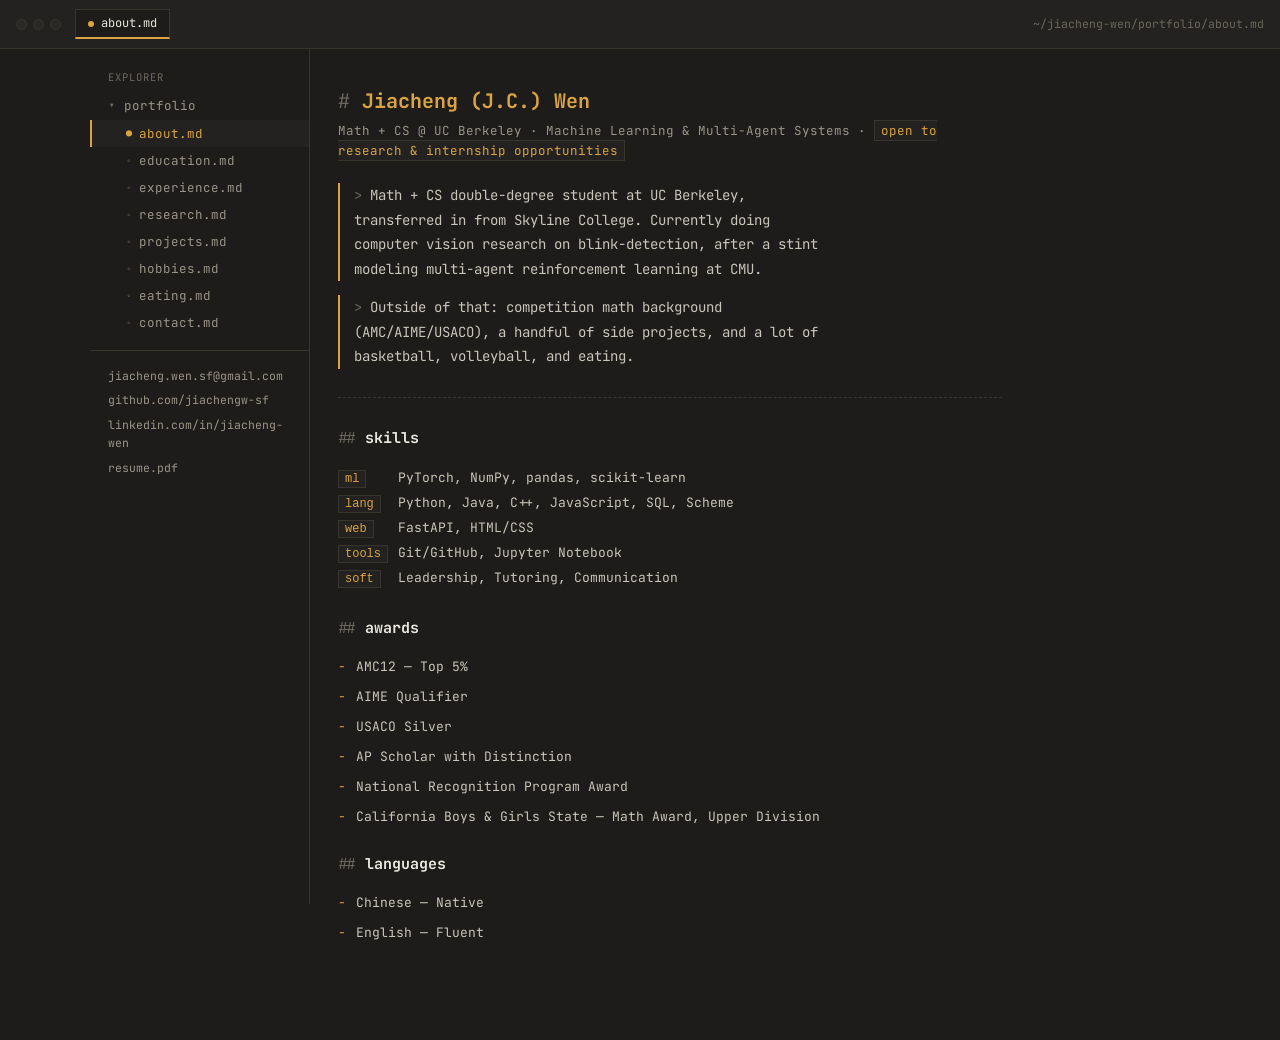
==== index.html @ 7f4450e4 "Move site files to repo root for GitHub Pages GitHub Pages serves index.html from the repo root by d" ====
<!doctype html>
<html lang="en">
<head>
<meta charset="utf-8">
<meta name="viewport" content="width=device-width, initial-scale=1">
<title>Jiacheng Wen</title>
<meta name="description" content="Jiacheng (J.C.) Wen — Math + CS @ UC Berkeley. Research, projects, experience, and education.">
<link rel="icon" href="data:image/svg+xml,<svg xmlns=%22http://www.w3.org/2000/svg%22 viewBox=%220 0 100 100%22><rect width=%22100%22 height=%22100%22 fill=%22%231e1c1a%22/><text x=%2250%22 y=%2268%22 font-size=%2260%22 text-anchor=%22middle%22 fill=%22%23d9a441%22 font-family=%22monospace%22>&gt;</text></svg>">
<link rel="preconnect" href="https://fonts.googleapis.com">
<link rel="preconnect" href="https://fonts.gstatic.com" crossorigin>
<link rel="stylesheet" href="https://fonts.googleapis.com/css2?family=JetBrains+Mono:ital,wght@0,400;0,500;0,700;1,400&display=swap">
<link rel="stylesheet" href="style.css">
</head>
<body>

<a class="skip-link" href="#main">Skip to content</a>

<div class="win-chrome">
  <div class="win-dots"><i></i><i></i><i></i></div>
  <div class="win-tab"><span class="dot"></span><span id="tabLabel">about.md</span></div>
  <div class="win-path" id="pathLabel">~/jiacheng-wen/portfolio/about.md</div>
</div>

<div class="layout">
  <aside class="sidebar">
    <div class="sb-label">Explorer</div>
    <div class="sb-folder">portfolio</div>
    <nav class="filetree" aria-label="Sections">
      <ul id="navLinks">
        <li><button data-file="about" class="active" aria-current="page">about.md</button></li>
        <li><button data-file="education">education.md</button></li>
        <li><button data-file="experience">experience.md</button></li>
        <li><button data-file="research">research.md</button></li>
        <li><button data-file="projects">projects.md</button></li>
        <li><button data-file="hobbies">hobbies.md</button></li>
        <li><button data-file="eating">eating.md</button></li>
        <li><button data-file="contact">contact.md</button></li>
      </ul>
    </nav>
    <div class="sb-contact">
      <a href="mailto:jiacheng.wen.sf@gmail.com">jiacheng.wen.sf@gmail.com</a>
      <a href="https://github.com/jiachengw-sf">github.com/jiachengw-sf</a>
      <a href="https://linkedin.com/in/jiacheng-wen">linkedin.com/in/jiacheng-wen</a>
      <a href="resume.pdf">resume.pdf</a>
    </div>
  </aside>

  <main id="main">

    <section class="file" data-file="about">
      <div class="h1">Jiacheng (J.C.) Wen</div>
      <div class="status-line">Math + CS @ UC Berkeley · Machine Learning &amp; Multi-Agent Systems · <span class="code">open to research &amp; internship opportunities</span></div>
      <p class="quote">Math + CS double-degree student at UC Berkeley, transferred in from Skyline College. Currently doing computer vision research on blink-detection, after a stint modeling multi-agent reinforcement learning at CMU.</p>
      <p class="quote">Outside of that: competition math background (AMC/AIME/USACO), a handful of side projects, and a lot of basketball, volleyball, and eating.</p>
      <hr class="rule">
      <div class="h2">skills</div>
      <table class="kv">
        <tr><td class="k"><code class="inline">ml</code></td><td class="v">PyTorch, NumPy, pandas, scikit-learn</td></tr>
        <tr><td class="k"><code class="inline">lang</code></td><td class="v">Python, Java, C++, JavaScript, SQL, Scheme</td></tr>
        <tr><td class="k"><code class="inline">web</code></td><td class="v">FastAPI, HTML/CSS</td></tr>
        <tr><td class="k"><code class="inline">tools</code></td><td class="v">Git/GitHub, Jupyter Notebook</td></tr>
        <tr><td class="k"><code class="inline">soft</code></td><td class="v">Leadership, Tutoring, Communication</td></tr>
      </table>
      <div class="h2" style="margin-top:24px;">awards</div>
      <div class="li">AMC12 — Top 5%</div>
      <div class="li">AIME Qualifier</div>
      <div class="li">USACO Silver</div>
      <div class="li">AP Scholar with Distinction</div>
      <div class="li">National Recognition Program Award</div>
      <div class="li">California Boys &amp; Girls State — Math Award, Upper Division</div>
      <div class="h2" style="margin-top:24px;">languages</div>
      <div class="li">Chinese — Native</div>
      <div class="li">English — Fluent</div>
    </section>

    <section class="file" data-file="education" hidden>
      <div class="h1">education</div>
      <div class="row">
        <div class="y">Aug 2026 – May 2030</div>
        <div>
          <div class="t">University of California, Berkeley</div>
          <div class="o">B.A. Mathematics; B.A. Computer Science</div>
          <div class="gpa">GPA 4.0/4.0 · Berkeley, CA</div>
          <div class="li" style="margin-top:8px;">Coursework: Structure and Interpretation of Computer Programs, Data Structures and Algorithms, Foundations of Data Science, Discrete Mathematics.</div>
        </div>
      </div>
      <div class="row">
        <div class="y">Jun 2024 – May 2026</div>
        <div>
          <div class="t">Skyline College</div>
          <div class="o">A.A. Mathematics; A.A. Computer Science</div>
          <div class="gpa">GPA 4.0/4.0 · San Bruno, CA</div>
          <div class="li" style="margin-top:8px;">Coursework: Intro OOP (C++), Discrete Math for CS, Probability for CS, Computer Networking, Calculus I/II/III, Linear Algebra, Differential Equations.</div>
        </div>
      </div>
      <div class="row">
        <div class="y">Aug 2023 – May 2026</div>
        <div>
          <div class="t">Pacific Bay Christian School</div>
          <div class="o">High School Diploma</div>
        </div>
      </div>
    </section>

    <section class="file" data-file="experience" hidden>
      <div class="h1">experience</div>
      <div class="research">
        <div class="lab">UC Berkeley EECS · Sep 2026 – present · Berkeley, CA</div>
        <div class="h3">CS61A Academic Intern</div>
        <div class="li">Course staff for CS61A, Berkeley's Structure and Interpretation of Computer Programs.</div>
      </div>
      <div class="research">
        <div class="lab">Mathnasium of Burlingame · Aug 2025 – Jun 2026 · Burlingame, CA</div>
        <div class="h3">Math Instructor</div>
        <div class="li">Instructed 100+ K-12 students with learning plans built to strengthen foundational math concepts.</div>
        <div class="li">Managed fast-paced learning environments across multiple concurrent students.</div>
        <div class="li">Developed creative techniques to make abstract mathematical concepts engaging.</div>
      </div>
      <div class="research">
        <div class="lab">Code Tenderloin · Jul 2025 – Aug 2025 · San Francisco, CA</div>
        <div class="h3">Web Developer</div>
        <div class="li">Built multiple websites, working alongside 100+ interns across a range of techniques and issues.</div>
        <div class="li">Finished with a Top 5 Project distinction out of 100+ competing teams at the final capstone presentation.</div>
      </div>
    </section>

    <section class="file" data-file="research" hidden>
      <div class="h1">research</div>
      <div class="research">
        <div class="lab">UC Berkeley · Undergraduate Research Assistant · Sep 2026 – present</div>
        <div class="h3">Computer Vision Research</div>
        <div class="li">Implemented, tested, and documented blink-detection algorithms in Python, extending an existing lab codebase.</div>
        <div class="li">Built a hand-annotated ground-truth dataset labeling blink onset/offset events across eye-tracking video.</div>
        <div class="li">Maintained the codebase under Git/GitHub with unit tests, example data, and usage docs.</div>
        <div class="li">Produced publication-quality figures and written summaries for the research team.</div>
      </div>
      <div class="research">
        <div class="lab">Carnegie Mellon University · Jun 2025 – Dec 2025</div>
        <div class="h3">Machine Learning &amp; Multi-Agent Systems Research</div>
        <div class="li">Collaborated with a CMU professor and undergrad research team to design multi-agent RL experiments modeling competitive agent behavior.</div>
        <div class="li">Built Python simulations training two competing agents via self-play with reward-and-penalty mechanics, fighting-game-style.</div>
        <div class="li">Modeled agent interaction dynamics mathematically to evaluate policy convergence and strategy emergence.</div>
      </div>
    </section>

    <section class="file" data-file="projects" hidden>
      <div class="h1">projects</div>
      <div class="proj">
        <div class="proj-top"><div class="h3">Multi-Agent Reinforcement Learning Simulation</div><span class="yr">2025</span></div>
        <p>Two competing AI agents trained via self-play with reward-and-penalty mechanics in a fighting-game-style environment.</p>
        <div class="meta">python · numpy · marl · self-play — <b>applied policy optimization</b> to iterate on agent strategy</div>
      </div>
      <div class="proj">
        <div class="proj-top"><div class="h3">Malicious URL &amp; Phishing Detector</div><span class="yr">2026</span></div>
        <p>Engineered lexical/structural features (URL length, subdomain count, suspicious TLDs/keywords) from 650k+ labeled URLs.</p>
        <div class="meta">python · pandas · scikit-learn · streamlit — <b>83% accuracy</b>, 0.80 recall / 0.72 precision on malicious class</div>
      </div>
      <div class="proj">
        <div class="proj-top"><div class="h3">SN5 Telemetry Site</div><span class="yr">2026</span></div>
        <p>Full-stack app to upload and visualize racecar CAN-bus telemetry, backed by a FastAPI REST API and SQLite.</p>
        <div class="meta">python · fastapi · pandas · sveltekit — <b>z-score anomaly detection</b> flags sensor deviations automatically</div>
      </div>
      <div class="proj">
        <div class="proj-top"><div class="h3">Scheme Interpreter</div><span class="yr">2026</span></div>
        <p>A Read-Eval-Print Loop (REPL) Scheme interpreter, with a syntactic parser converting raw code into nested ASTs.</p>
        <div class="meta">python · scheme — <b>solo project</b></div>
      </div>
    </section>

    <section class="file" data-file="hobbies" hidden>
      <div class="h1">outside work</div>
      <ul class="hobby-list">
        <li>Basketball</li>
        <li>Volleyball</li>
        <li>Eating — see <button data-file="eating" class="inline-link">eating.md →</button></li>
      </ul>
    </section>

    <section class="file" data-file="eating" hidden>
      <div class="h1">eating.md</div>
      <p class="gallery-note">A gallery for the food half of the "basketball, volleyball, eating" hobby list. <span class="demo-mark">placeholder tiles — send real photos and I'll drop them in</span></p>
      <div class="gallery">
        <div class="g-tile"><span class="glyph">🍜</span><span class="cap">ramen</span></div>
        <div class="g-tile"><span class="glyph">🥟</span><span class="cap">dumplings</span></div>
        <div class="g-tile"><span class="glyph">🍲</span><span class="cap">hot pot</span></div>
        <div class="g-tile"><span class="glyph">🍢</span><span class="cap">bbq skewers</span></div>
        <div class="g-tile"><span class="glyph">🧋</span><span class="cap">boba run</span></div>
        <div class="g-tile"><span class="glyph">🍰</span><span class="cap">dessert</span></div>
      </div>
    </section>

    <section class="file" data-file="contact" hidden>
      <div class="h1">contact</div>
      <ul class="contact-list">
        <li><span class="k">email</span><a href="mailto:jiacheng.wen.sf@gmail.com">jiacheng.wen.sf@gmail.com</a></li>
        <li><span class="k">phone</span><span class="static">650-333-8051</span></li>
        <li><span class="k">github</span><a href="https://github.com/jiachengw-sf">github.com/jiachengw-sf</a></li>
        <li><span class="k">linkedin</span><a href="https://linkedin.com/in/jiacheng-wen">linkedin.com/in/jiacheng-wen</a></li>
        <li><span class="k">resume</span><a href="resume.pdf">resume.pdf</a></li>
      </ul>
      <footer class="eof">
        <span class="eof-mark">last updated September 2026</span>
        <span class="demo-mark">phone number pulled from your resume — drop it if you'd rather keep this page email-only</span>
      </footer>
    </section>

  </main>
</div>

<script src="script.js"></script>
</body>
</html>
---- style.css ----
:root{
  --bg:#1e1c1a; --bg-2:#242220; --bg-3:#2b2926; --line:#38352f;
  --text:#e8e6df; --text-dim:#9a9488; --text-faint:#6b675e;
  --amber:#d9a441; --amber-dim:#8a6a2c;
}
*{box-sizing:border-box;}
html,body{margin:0;}
body{
  background:var(--bg);color:var(--text);
  font-family:'JetBrains Mono',ui-monospace,Menlo,monospace;
  font-size:14px;line-height:1.6;
}
a{color:inherit;}
::selection{background:var(--amber);color:#1e1c1a;}
[hidden]{display:none !important;}

.skip-link{
  position:absolute;left:12px;top:-48px;z-index:60;background:var(--amber);color:#1e1c1a;
  padding:8px 14px;font-size:12px;font-weight:700;text-decoration:none;transition:top .15s;
}
.skip-link:focus{top:12px;}

/* ---- top window chrome ---- */
.win-chrome{
  display:flex;align-items:center;gap:14px;padding:9px 16px;
  background:var(--bg-2);border-bottom:1px solid var(--line);
  position:sticky;top:0;z-index:30;
}
.win-dots{display:flex;gap:6px;flex:none;}
.win-dots i{width:11px;height:11px;border-radius:50%;background:var(--bg-3);border:1px solid var(--line);display:block;}
.win-tab{
  display:flex;align-items:center;gap:7px;background:var(--bg);border:1px solid var(--line);
  border-bottom:2px solid var(--amber);padding:4px 12px;font-size:12px;color:var(--text);
}
.win-tab .dot{width:6px;height:6px;border-radius:50%;background:var(--amber);flex:none;}
.win-path{margin-left:auto;font-size:11.5px;color:var(--text-faint);}
@media (max-width:640px){ .win-path{display:none;} }

/* ---- layout ---- */
.layout{display:grid;grid-template-columns:220px 1fr;max-width:1100px;margin:0 auto;}
@media (max-width:820px){ .layout{grid-template-columns:1fr;} }

.sidebar{border-right:1px solid var(--line);padding:20px 0;}
@media (min-width:821px){ .sidebar{position:sticky;top:45px;align-self:start;height:calc(100vh - 45px);overflow-y:auto;} }
@media (max-width:820px){ .sidebar{border-right:none;border-bottom:1px solid var(--line);padding:16px 0 8px;} }
.sb-label{font-size:10.5px;letter-spacing:.1em;color:var(--text-faint);padding:0 18px;margin-bottom:8px;text-transform:uppercase;}
.sb-folder{font-size:12.5px;color:var(--text-dim);padding:2px 18px;margin-bottom:2px;}
.sb-folder::before{content:"▾ ";color:var(--text-faint);}
nav.filetree ul{list-style:none;margin:0;padding:0;}
nav.filetree button{
  display:flex;align-items:center;gap:7px;font-family:inherit;font-size:12.5px;color:var(--text-dim);
  background:none;border:none;border-left:2px solid transparent;width:100%;text-align:left;cursor:pointer;
  padding:5px 18px 5px 34px;
}
nav.filetree button::before{content:"◦";color:var(--text-faint);font-size:10px;}
nav.filetree button:hover{color:var(--text);background:var(--bg-2);}
nav.filetree button.active{color:var(--amber);border-color:var(--amber);background:var(--bg-2);}
nav.filetree button.active::before{color:var(--amber);content:"●";}

.sb-contact{padding:16px 18px 4px;margin-top:14px;border-top:1px solid var(--line);display:flex;flex-direction:column;gap:6px;}
.sb-contact a{font-size:11.5px;color:var(--text-dim);text-decoration:none;}
.sb-contact a:hover{color:var(--amber);}

/* ---- main / rendered markdown ---- */
main{padding:36px 28px 90px;max-width:720px;min-width:0;}
.file{animation:fadein .25s ease;}
@keyframes fadein{from{opacity:0;transform:translateY(4px);}to{opacity:1;transform:none;}}
@media (prefers-reduced-motion:reduce){ .file{animation:none;} }

.h1{color:var(--amber);font-size:20px;font-weight:700;margin:0 0 4px;}
.h1::before{content:"# ";color:var(--text-faint);font-weight:400;}
.status-line{color:var(--text-dim);font-size:12.5px;margin:0 0 22px;}
.status-line .code{background:var(--bg-2);border:1px solid var(--line);color:var(--amber);padding:1px 6px;}
.quote{border-left:2px solid var(--amber);padding-left:14px;margin:0 0 14px;color:#c9c5ba;font-size:14px;line-height:1.75;max-width:60ch;}
.quote::before{content:"> ";color:var(--text-faint);}

hr.rule{border:none;border-top:1px dashed var(--line);margin:28px 0;}
.h2{color:var(--text);font-size:15px;font-weight:700;margin:0 0 16px;}
.h2::before{content:"## ";color:var(--text-faint);font-weight:400;}
.h3{color:var(--amber);font-size:13.5px;margin:0 0 2px;}
.h3::before{content:"### ";color:var(--text-faint);}

.li{margin:0 0 8px;color:#c9c5ba;font-size:13px;line-height:1.7;padding-left:18px;position:relative;max-width:64ch;}
.li::before{content:"-";color:var(--amber);position:absolute;left:0;}
code.inline{background:var(--bg-2);border:1px solid var(--line);color:var(--amber);padding:1px 6px;font-size:12px;}

table.kv{border-collapse:collapse;margin-bottom:6px;}
table.kv td{padding:2px 10px 2px 0;font-size:13px;vertical-align:top;}
table.kv td.k{color:var(--text-faint);white-space:nowrap;}
table.kv td.v{color:#c9c5ba;}

.row{display:grid;grid-template-columns:150px 1fr;gap:16px;margin-bottom:20px;}
@media (max-width:560px){ .row{grid-template-columns:1fr;gap:2px;} }
.row .y{color:var(--text-faint);font-size:11.5px;padding-top:1px;}
.row .t{color:var(--text);font-size:13.5px;font-weight:500;}
.row .o{color:var(--text-dim);font-size:12px;margin-bottom:6px;}
.row .gpa{color:var(--text-faint);font-size:11px;}

.proj{margin-bottom:22px;}
.proj-top{display:flex;justify-content:space-between;align-items:baseline;gap:10px;flex-wrap:wrap;}
.proj .yr{font-size:11px;color:var(--text-faint);}
.proj p{margin:2px 0 6px;color:#c9c5ba;font-size:13px;line-height:1.65;max-width:64ch;}
.proj .meta{color:var(--text-faint);font-size:11.5px;}
.proj .meta b{color:var(--amber);font-weight:600;}

.research{margin-bottom:20px;}
.research .lab{color:var(--text-faint);font-size:11px;letter-spacing:.04em;text-transform:uppercase;margin-bottom:4px;}
.research p{margin:4px 0 0;color:#c9c5ba;font-size:13px;line-height:1.65;max-width:64ch;}

.hobby-list{list-style:none;margin:0;padding:0;}
.hobby-list li{color:#c9c5ba;font-size:13.5px;padding-left:18px;position:relative;margin-bottom:10px;}
.hobby-list li::before{content:"-";color:var(--amber);position:absolute;left:0;}
.hobby-list a{color:var(--amber);text-decoration:underline;text-underline-offset:2px;}
.inline-link{all:unset;cursor:pointer;color:var(--amber);text-decoration:underline;text-underline-offset:2px;}
.inline-link:focus-visible{outline:2px solid var(--amber);outline-offset:2px;}

/* eating gallery */
.gallery-note{font-size:12.5px;color:var(--text-dim);margin-bottom:20px;max-width:64ch;line-height:1.6;}
.gallery-note .demo-mark{display:inline-block;}
.gallery{display:grid;grid-template-columns:repeat(3,1fr);gap:12px;}
@media (max-width:560px){ .gallery{grid-template-columns:repeat(2,1fr);} }
.g-tile{
  aspect-ratio:1;border:1px solid var(--line);background:var(--bg-2);
  display:flex;flex-direction:column;align-items:center;justify-content:center;gap:6px;
  position:relative;overflow:hidden;
}
.g-tile .glyph{font-size:26px;opacity:.85;}
.g-tile .cap{font-size:10.5px;color:var(--text-dim);text-align:center;padding:0 6px;}
.g-tile::after{
  content:"placeholder";position:absolute;top:4px;right:5px;font-size:8px;letter-spacing:.04em;
  color:var(--text-faint);text-transform:uppercase;
}
.g-tile:nth-child(3n+1){background:linear-gradient(160deg,var(--bg-2),var(--bg-3));}
.g-tile:nth-child(3n+2){background:linear-gradient(160deg,#2a2318,var(--bg-3));}
.g-tile:nth-child(3n){background:linear-gradient(160deg,#231f2a,var(--bg-3));}

.contact-list{list-style:none;margin:0 0 20px;padding:0;}
.contact-list li{display:flex;gap:10px;font-size:13px;margin-bottom:8px;}
.contact-list .k{color:var(--text-faint);width:64px;flex:none;}
.contact-list a{color:var(--amber);text-decoration:underline;text-underline-offset:2px;}
.contact-list .static{color:#c9c5ba;}

footer.eof{
  margin-top:8px;padding-top:18px;border-top:1px solid var(--line);
  display:flex;justify-content:space-between;flex-wrap:wrap;gap:8px;
  color:var(--text-faint);font-size:11px;
}
.demo-mark{border:1px dashed var(--line);padding:2px 7px;}
.eof-mark::before{content:"// ";}

a:focus-visible, button:focus-visible{outline:2px solid var(--amber);outline-offset:2px;}
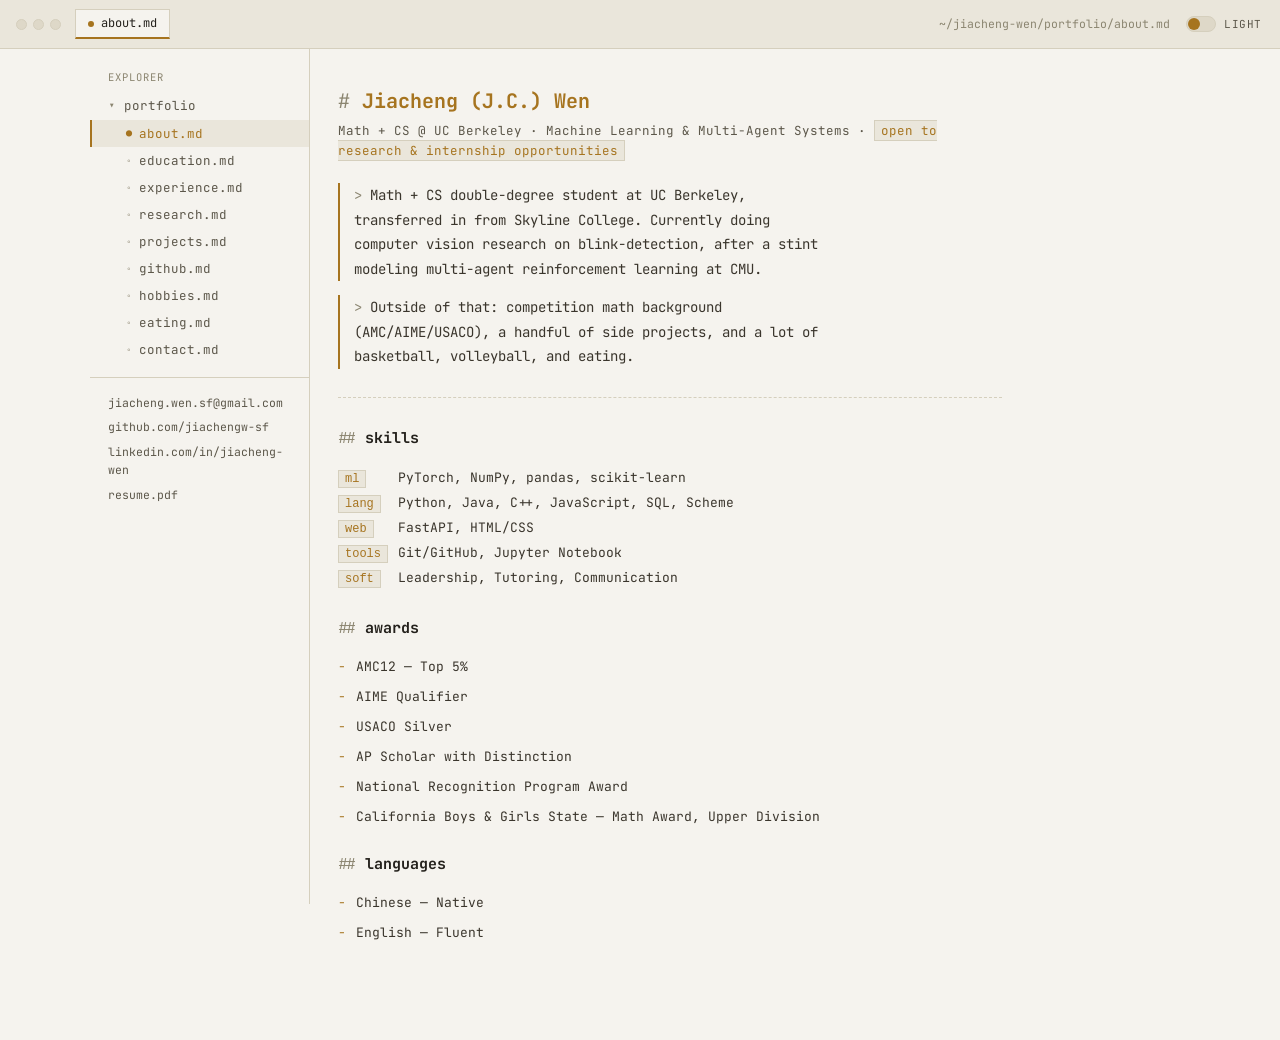
==== commit e5881f92: "Add light/dark theme toggle and live GitHub activity feed - Theme toggle button in the window chrome" ====
--- a/index.html
+++ b/index.html
@@ -10,6 +10,15 @@
 <link rel="preconnect" href="https://fonts.gstatic.com" crossorigin>
 <link rel="stylesheet" href="https://fonts.googleapis.com/css2?family=JetBrains+Mono:ital,wght@0,400;0,500;0,700;1,400&display=swap">
 <link rel="stylesheet" href="style.css">
+<script>
+  (function () {
+    try {
+      var saved = localStorage.getItem("theme");
+      var theme = saved || (window.matchMedia("(prefers-color-scheme: dark)").matches ? "dark" : "light");
+      if (theme === "dark") document.documentElement.setAttribute("data-theme", "dark");
+    } catch (e) {}
+  })();
+</script>
 </head>
 <body>
 
@@ -19,6 +28,10 @@
   <div class="win-dots"><i></i><i></i><i></i></div>
   <div class="win-tab"><span class="dot"></span><span id="tabLabel">about.md</span></div>
   <div class="win-path" id="pathLabel">~/jiacheng-wen/portfolio/about.md</div>
+  <button id="themeToggle" class="theme-toggle" type="button" aria-label="Switch to light theme">
+    <span class="theme-toggle-track"><span class="theme-toggle-thumb"></span></span>
+    <span id="themeToggleLabel" class="mono-label">dark</span>
+  </button>
 </div>
 
 <div class="layout">
@@ -32,6 +45,7 @@
         <li><button data-file="experience">experience.md</button></li>
         <li><button data-file="research">research.md</button></li>
         <li><button data-file="projects">projects.md</button></li>
+        <li><button data-file="github">github.md</button></li>
         <li><button data-file="hobbies">hobbies.md</button></li>
         <li><button data-file="eating">eating.md</button></li>
         <li><button data-file="contact">contact.md</button></li>
@@ -146,6 +160,11 @@
     <section class="file" data-file="projects" hidden>
       <div class="h1">projects</div>
       <div class="proj">
+        <div class="proj-top"><div class="h3">PandaHacks</div><span class="yr">2026</span></div>
+        <p>A hackathon application portal — applicants apply as Hacker or Judge, organizers review and grade from one dashboard. Built for the Cal Hacks tech team take-home assessment.</p>
+        <div class="meta">next.js 16 · typescript · supabase · postgres rls — <b>row-level security</b> enforced in the database, not just the UI · <a href="https://github.com/jiachengw-sf/cal_hack_fa26" class="link">source</a> · <a href="https://cal-hack-fa26.vercel.app" class="link">live</a></div>
+      </div>
+      <div class="proj">
         <div class="proj-top"><div class="h3">Multi-Agent Reinforcement Learning Simulation</div><span class="yr">2025</span></div>
         <p>Two competing AI agents trained via self-play with reward-and-penalty mechanics in a fighting-game-style environment.</p>
         <div class="meta">python · numpy · marl · self-play — <b>applied policy optimization</b> to iterate on agent strategy</div>
@@ -153,17 +172,27 @@
       <div class="proj">
         <div class="proj-top"><div class="h3">Malicious URL &amp; Phishing Detector</div><span class="yr">2026</span></div>
         <p>Engineered lexical/structural features (URL length, subdomain count, suspicious TLDs/keywords) from 650k+ labeled URLs.</p>
-        <div class="meta">python · pandas · scikit-learn · streamlit — <b>83% accuracy</b>, 0.80 recall / 0.72 precision on malicious class</div>
+        <div class="meta">python · pandas · scikit-learn · streamlit — <b>83% accuracy</b>, 0.80 recall / 0.72 precision on malicious class · <a href="https://github.com/jiachengw-sf/phishing-detector" class="link">source</a></div>
       </div>
       <div class="proj">
         <div class="proj-top"><div class="h3">SN5 Telemetry Site</div><span class="yr">2026</span></div>
         <p>Full-stack app to upload and visualize racecar CAN-bus telemetry, backed by a FastAPI REST API and SQLite.</p>
-        <div class="meta">python · fastapi · pandas · sveltekit — <b>z-score anomaly detection</b> flags sensor deviations automatically</div>
+        <div class="meta">python · fastapi · pandas · sveltekit — <b>z-score anomaly detection</b> flags sensor deviations automatically · <a href="https://github.com/jiachengw-sf/feb_fa26_cs" class="link">source</a></div>
       </div>
       <div class="proj">
         <div class="proj-top"><div class="h3">Scheme Interpreter</div><span class="yr">2026</span></div>
         <p>A Read-Eval-Print Loop (REPL) Scheme interpreter, with a syntactic parser converting raw code into nested ASTs.</p>
         <div class="meta">python · scheme — <b>solo project</b></div>
+      </div>
+    </section>
+
+    <section class="file" data-file="github" hidden>
+      <div class="h1">github.md</div>
+      <p class="gallery-note">Pulled live from <a href="https://github.com/jiachengw-sf" class="link">github.com/jiachengw-sf</a> via the public API — whatever's actually on there right now, not a snapshot I typed in.</p>
+      <div id="repoGrid" class="repo-grid" aria-live="polite">
+        <div class="repo-card repo-skel"><div class="skel-line w60"></div><div class="skel-line w90"></div><div class="skel-line w40"></div></div>
+        <div class="repo-card repo-skel"><div class="skel-line w60"></div><div class="skel-line w90"></div><div class="skel-line w40"></div></div>
+        <div class="repo-card repo-skel"><div class="skel-line w60"></div><div class="skel-line w90"></div><div class="skel-line w40"></div></div>
       </div>
     </section>
 
--- a/style.css
+++ b/style.css
@@ -1,7 +1,18 @@
 :root{
+  --bg:#f5f3ee; --bg-2:#eae6db; --bg-3:#ded8c8; --line:#d5cfbd;
+  --text:#24211c; --text-dim:#5c574a; --text-faint:#8b8570;
+  --amber:#a6741f; --amber-dim:#c99a4c;
+  --selection-text:#fff;
+  --quote:#3a352c;
+  --tile-b:#efe6d0; --tile-c:#e6e0ef;
+}
+[data-theme="dark"]{
   --bg:#1e1c1a; --bg-2:#242220; --bg-3:#2b2926; --line:#38352f;
   --text:#e8e6df; --text-dim:#9a9488; --text-faint:#6b675e;
   --amber:#d9a441; --amber-dim:#8a6a2c;
+  --selection-text:#1e1c1a;
+  --quote:#c9c5ba;
+  --tile-b:#2a2318; --tile-c:#231f2a;
 }
 *{box-sizing:border-box;}
 html,body{margin:0;}
@@ -9,9 +20,10 @@
   background:var(--bg);color:var(--text);
   font-family:'JetBrains Mono',ui-monospace,Menlo,monospace;
   font-size:14px;line-height:1.6;
+  transition:background .15s ease,color .15s ease;
 }
 a{color:inherit;}
-::selection{background:var(--amber);color:#1e1c1a;}
+::selection{background:var(--amber);color:var(--selection-text);}
 [hidden]{display:none !important;}
 
 .skip-link{
@@ -34,7 +46,7 @@
 }
 .win-tab .dot{width:6px;height:6px;border-radius:50%;background:var(--amber);flex:none;}
 .win-path{margin-left:auto;font-size:11.5px;color:var(--text-faint);}
-@media (max-width:640px){ .win-path{display:none;} }
+@media (max-width:640px){ .win-path{display:none;} .theme-toggle{margin-left:auto;} }
 
 /* ---- layout ---- */
 .layout{display:grid;grid-template-columns:220px 1fr;max-width:1100px;margin:0 auto;}
@@ -71,7 +83,7 @@
 .h1::before{content:"# ";color:var(--text-faint);font-weight:400;}
 .status-line{color:var(--text-dim);font-size:12.5px;margin:0 0 22px;}
 .status-line .code{background:var(--bg-2);border:1px solid var(--line);color:var(--amber);padding:1px 6px;}
-.quote{border-left:2px solid var(--amber);padding-left:14px;margin:0 0 14px;color:#c9c5ba;font-size:14px;line-height:1.75;max-width:60ch;}
+.quote{border-left:2px solid var(--amber);padding-left:14px;margin:0 0 14px;color:var(--quote);font-size:14px;line-height:1.75;max-width:60ch;}
 .quote::before{content:"> ";color:var(--text-faint);}
 
 hr.rule{border:none;border-top:1px dashed var(--line);margin:28px 0;}
@@ -80,14 +92,14 @@
 .h3{color:var(--amber);font-size:13.5px;margin:0 0 2px;}
 .h3::before{content:"### ";color:var(--text-faint);}
 
-.li{margin:0 0 8px;color:#c9c5ba;font-size:13px;line-height:1.7;padding-left:18px;position:relative;max-width:64ch;}
+.li{margin:0 0 8px;color:var(--quote);font-size:13px;line-height:1.7;padding-left:18px;position:relative;max-width:64ch;}
 .li::before{content:"-";color:var(--amber);position:absolute;left:0;}
 code.inline{background:var(--bg-2);border:1px solid var(--line);color:var(--amber);padding:1px 6px;font-size:12px;}
 
 table.kv{border-collapse:collapse;margin-bottom:6px;}
 table.kv td{padding:2px 10px 2px 0;font-size:13px;vertical-align:top;}
 table.kv td.k{color:var(--text-faint);white-space:nowrap;}
-table.kv td.v{color:#c9c5ba;}
+table.kv td.v{color:var(--quote);}
 
 .row{display:grid;grid-template-columns:150px 1fr;gap:16px;margin-bottom:20px;}
 @media (max-width:560px){ .row{grid-template-columns:1fr;gap:2px;} }
@@ -99,16 +111,18 @@
 .proj{margin-bottom:22px;}
 .proj-top{display:flex;justify-content:space-between;align-items:baseline;gap:10px;flex-wrap:wrap;}
 .proj .yr{font-size:11px;color:var(--text-faint);}
-.proj p{margin:2px 0 6px;color:#c9c5ba;font-size:13px;line-height:1.65;max-width:64ch;}
+.proj p{margin:2px 0 6px;color:var(--quote);font-size:13px;line-height:1.65;max-width:64ch;}
 .proj .meta{color:var(--text-faint);font-size:11.5px;}
 .proj .meta b{color:var(--amber);font-weight:600;}
+a.link{color:var(--text-dim);text-decoration:underline;text-underline-offset:2px;}
+a.link:hover{color:var(--amber);}
 
 .research{margin-bottom:20px;}
 .research .lab{color:var(--text-faint);font-size:11px;letter-spacing:.04em;text-transform:uppercase;margin-bottom:4px;}
-.research p{margin:4px 0 0;color:#c9c5ba;font-size:13px;line-height:1.65;max-width:64ch;}
+.research p{margin:4px 0 0;color:var(--quote);font-size:13px;line-height:1.65;max-width:64ch;}
 
 .hobby-list{list-style:none;margin:0;padding:0;}
-.hobby-list li{color:#c9c5ba;font-size:13.5px;padding-left:18px;position:relative;margin-bottom:10px;}
+.hobby-list li{color:var(--quote);font-size:13.5px;padding-left:18px;position:relative;margin-bottom:10px;}
 .hobby-list li::before{content:"-";color:var(--amber);position:absolute;left:0;}
 .hobby-list a{color:var(--amber);text-decoration:underline;text-underline-offset:2px;}
 .inline-link{all:unset;cursor:pointer;color:var(--amber);text-decoration:underline;text-underline-offset:2px;}
@@ -131,14 +145,14 @@
   color:var(--text-faint);text-transform:uppercase;
 }
 .g-tile:nth-child(3n+1){background:linear-gradient(160deg,var(--bg-2),var(--bg-3));}
-.g-tile:nth-child(3n+2){background:linear-gradient(160deg,#2a2318,var(--bg-3));}
-.g-tile:nth-child(3n){background:linear-gradient(160deg,#231f2a,var(--bg-3));}
+.g-tile:nth-child(3n+2){background:linear-gradient(160deg,var(--tile-b,var(--bg-2)),var(--bg-3));}
+.g-tile:nth-child(3n){background:linear-gradient(160deg,var(--tile-c,var(--bg-2)),var(--bg-3));}
 
 .contact-list{list-style:none;margin:0 0 20px;padding:0;}
 .contact-list li{display:flex;gap:10px;font-size:13px;margin-bottom:8px;}
 .contact-list .k{color:var(--text-faint);width:64px;flex:none;}
 .contact-list a{color:var(--amber);text-decoration:underline;text-underline-offset:2px;}
-.contact-list .static{color:#c9c5ba;}
+.contact-list .static{color:var(--quote);}
 
 footer.eof{
   margin-top:8px;padding-top:18px;border-top:1px solid var(--line);
@@ -149,3 +163,50 @@
 .eof-mark::before{content:"// ";}
 
 a:focus-visible, button:focus-visible{outline:2px solid var(--amber);outline-offset:2px;}
+
+/* ---- theme toggle ---- */
+.theme-toggle{
+  display:flex;align-items:center;gap:8px;background:none;border:none;cursor:pointer;
+  color:var(--text-dim);font-family:inherit;padding:4px 2px;flex:none;
+}
+.theme-toggle:hover{color:var(--text);}
+.theme-toggle-track{
+  width:30px;height:16px;border-radius:9px;background:var(--bg-3);border:1px solid var(--line);
+  position:relative;flex:none;transition:background .15s ease;
+}
+.theme-toggle-thumb{
+  position:absolute;top:1px;left:1px;width:12px;height:12px;border-radius:50%;background:var(--amber);
+  transition:transform .18s ease;
+}
+[data-theme="dark"] .theme-toggle-thumb{transform:translateX(14px);}
+.mono-label{font-size:11px;text-transform:uppercase;letter-spacing:.05em;}
+@media (max-width:400px){ .mono-label{display:none;} }
+
+/* ---- github.md repo feed ---- */
+.repo-grid{display:flex;flex-direction:column;gap:12px;}
+.repo-card{
+  border:1px solid var(--line);background:var(--bg-2);padding:14px 16px;
+  transition:border-color .15s ease;
+}
+.repo-card:hover{border-color:var(--amber-dim);}
+.repo-card-top{display:flex;align-items:baseline;justify-content:space-between;gap:10px;flex-wrap:wrap;}
+.repo-card h3{margin:0;font-size:14.5px;}
+.repo-card h3 a{color:var(--amber);text-decoration:none;}
+.repo-card h3 a:hover{text-decoration:underline;}
+.repo-card .updated{font-size:11px;color:var(--text-faint);white-space:nowrap;}
+.repo-card p{margin:6px 0 8px;font-size:13px;color:var(--quote);line-height:1.6;max-width:64ch;}
+.repo-card .stats{display:flex;align-items:center;gap:14px;font-size:11.5px;color:var(--text-dim);flex-wrap:wrap;}
+.repo-card .lang{display:inline-flex;align-items:center;gap:6px;}
+.lang-dot{width:9px;height:9px;border-radius:50%;flex:none;display:inline-block;}
+.repo-card .fork-tag{color:var(--text-faint);}
+
+.repo-skel{overflow:hidden;position:relative;}
+.skel-line{height:10px;background:var(--bg-3);border-radius:2px;margin-bottom:8px;animation:skel-pulse 1.3s ease-in-out infinite;}
+.skel-line.w60{width:45%;} .skel-line.w90{width:85%;} .skel-line.w40{width:30%;margin-bottom:0;}
+@keyframes skel-pulse{0%,100%{opacity:.5;}50%{opacity:.9;}}
+@media (prefers-reduced-motion:reduce){ .skel-line{animation:none;opacity:.7;} }
+
+.repo-feed-error{
+  border:1px dashed var(--line);padding:14px 16px;color:var(--text-dim);font-size:13px;line-height:1.6;
+}
+.repo-feed-error b{color:var(--amber);}
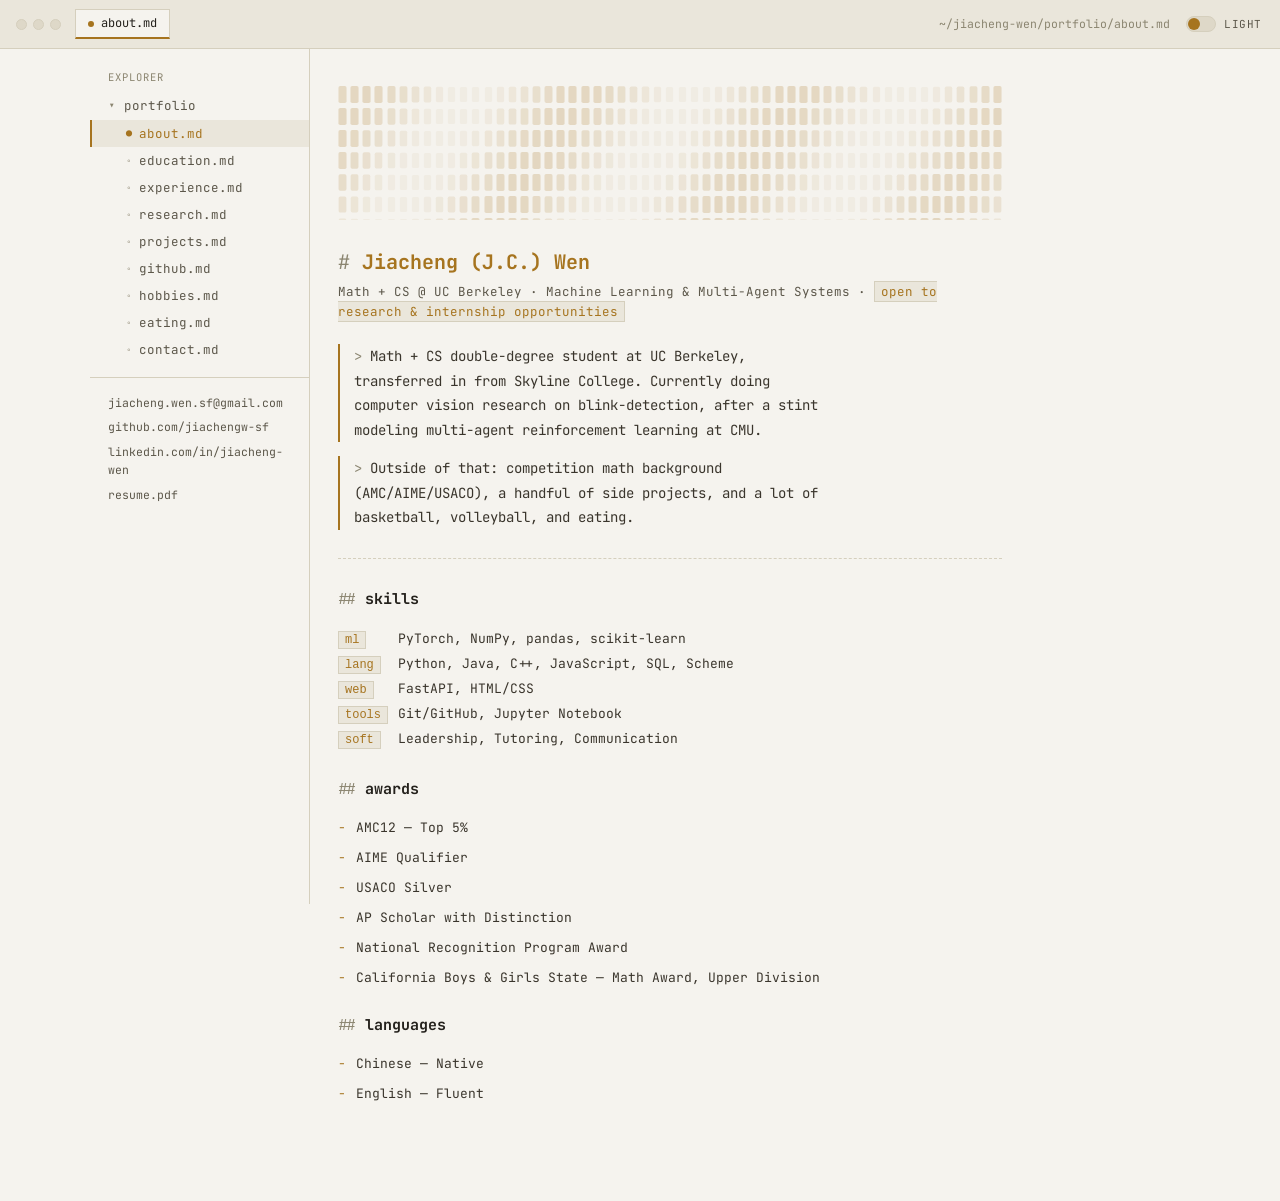
==== commit 443551b5: "Add hover-reactive glowing pad grid to about.md Inspired by the animated bar-grid on YC's hackathon " ====
--- a/index.html
+++ b/index.html
@@ -62,6 +62,7 @@
   <main id="main">
 
     <section class="file" data-file="about">
+      <div class="pad-grid" id="padGrid" aria-hidden="true"></div>
       <div class="h1">Jiacheng (J.C.) Wen</div>
       <div class="status-line">Math + CS @ UC Berkeley · Machine Learning &amp; Multi-Agent Systems · <span class="code">open to research &amp; internship opportunities</span></div>
       <p class="quote">Math + CS double-degree student at UC Berkeley, transferred in from Skyline College. Currently doing computer vision research on blink-detection, after a stint modeling multi-agent reinforcement learning at CMU.</p>
--- a/style.css
+++ b/style.css
@@ -164,6 +164,23 @@
 
 a:focus-visible, button:focus-visible{outline:2px solid var(--amber);outline-offset:2px;}
 
+/* ---- pad-grid: hover-reactive glowing grid on about.md ---- */
+.pad-grid{
+  display:grid;grid-template-columns:repeat(auto-fill, 9px);grid-auto-rows:19px;
+  justify-content:space-between;gap:3px;height:135px;overflow:hidden;
+  margin:0 0 26px;cursor:default;
+}
+.pad-cell{
+  border-radius:2px;background:var(--amber);
+  opacity:calc(0.05 + 0.65 * var(--v, 0));
+  transform:scale(calc(0.8 + 0.4 * var(--v, 0)));
+  transition:opacity .1s linear;
+}
+@media (prefers-reduced-motion:reduce){
+  .pad-cell{transition:none;transform:none;}
+}
+@media (max-width:560px){ .pad-grid{height:96px;} }
+
 /* ---- theme toggle ---- */
 .theme-toggle{
   display:flex;align-items:center;gap:8px;background:none;border:none;cursor:pointer;
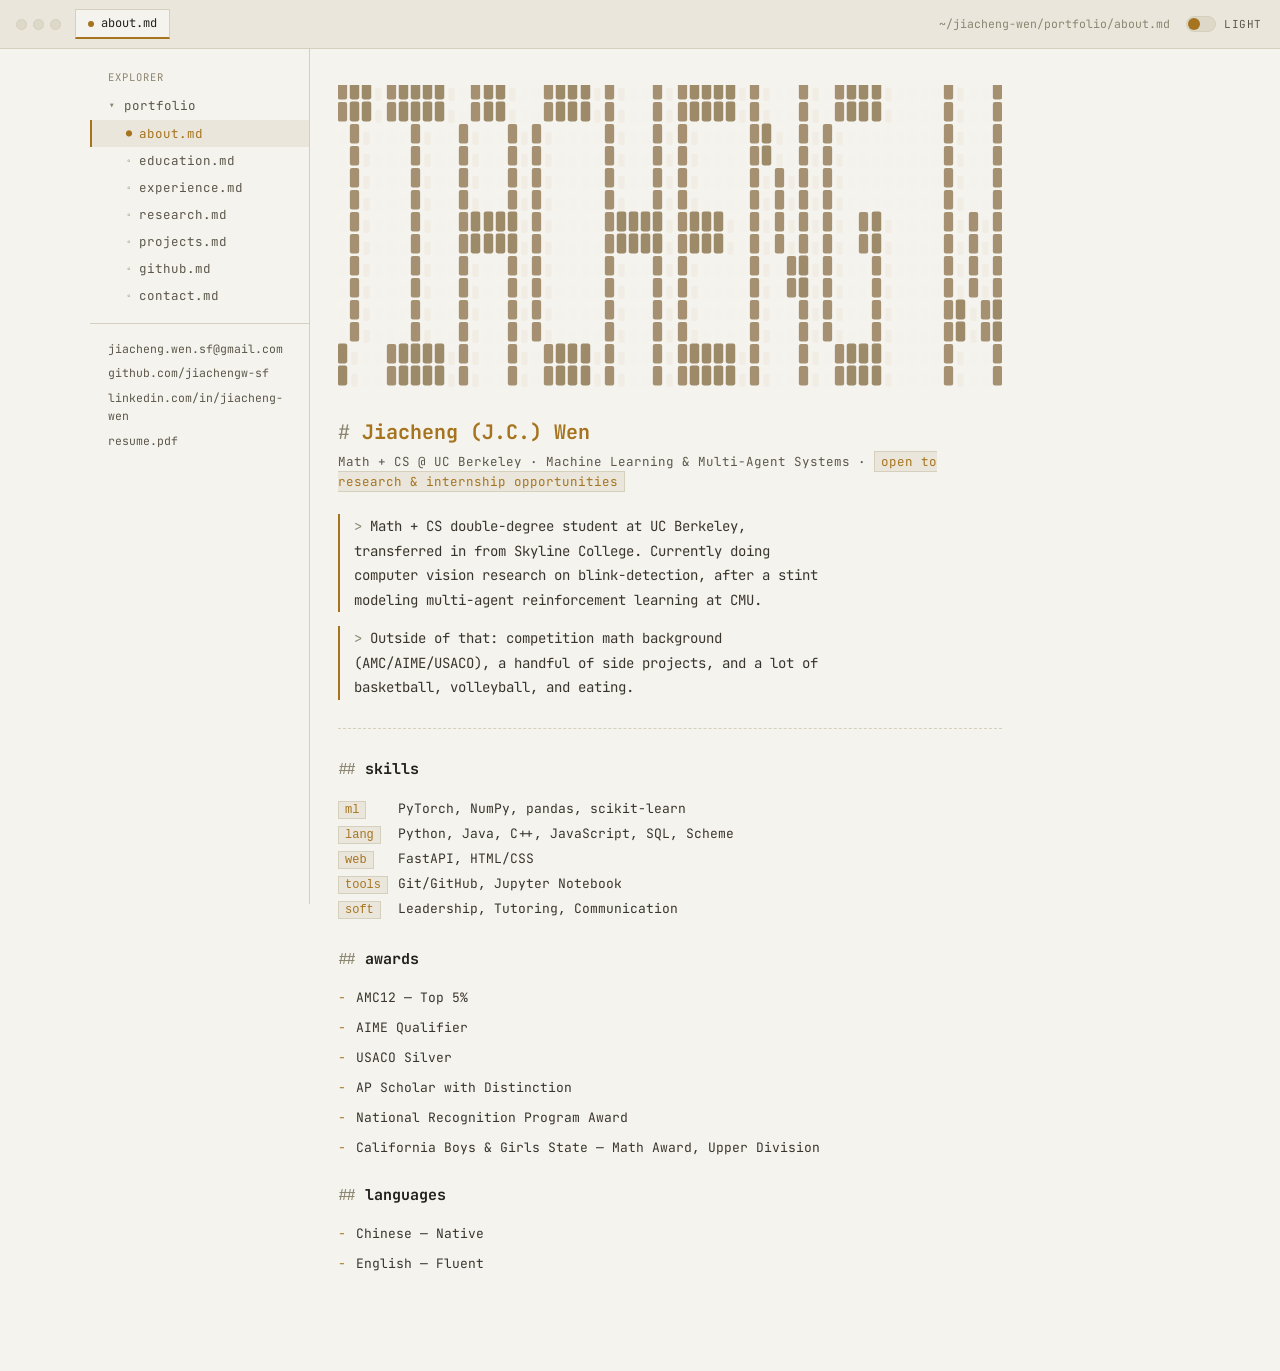
==== commit d94c2933: "Clean up site structure: cut low-value pages, dead CSS, stale copy Looked at Rebecca Dang's UC Berke" ====
--- a/index.html
+++ b/index.html
@@ -46,8 +46,6 @@
         <li><button data-file="research">research.md</button></li>
         <li><button data-file="projects">projects.md</button></li>
         <li><button data-file="github">github.md</button></li>
-        <li><button data-file="hobbies">hobbies.md</button></li>
-        <li><button data-file="eating">eating.md</button></li>
         <li><button data-file="contact">contact.md</button></li>
       </ul>
     </nav>
@@ -189,7 +187,7 @@
 
     <section class="file" data-file="github" hidden>
       <div class="h1">github.md</div>
-      <p class="gallery-note">Pulled live from <a href="https://github.com/jiachengw-sf" class="link">github.com/jiachengw-sf</a> via the public API — whatever's actually on there right now, not a snapshot I typed in.</p>
+      <p class="note">Pulled live from <a href="https://github.com/jiachengw-sf" class="link">github.com/jiachengw-sf</a> via the public API — whatever's actually on there right now, not a snapshot I typed in.</p>
       <div id="repoGrid" class="repo-grid" aria-live="polite">
         <div class="repo-card repo-skel"><div class="skel-line w60"></div><div class="skel-line w90"></div><div class="skel-line w40"></div></div>
         <div class="repo-card repo-skel"><div class="skel-line w60"></div><div class="skel-line w90"></div><div class="skel-line w40"></div></div>
@@ -197,40 +195,16 @@
       </div>
     </section>
 
-    <section class="file" data-file="hobbies" hidden>
-      <div class="h1">outside work</div>
-      <ul class="hobby-list">
-        <li>Basketball</li>
-        <li>Volleyball</li>
-        <li>Eating — see <button data-file="eating" class="inline-link">eating.md →</button></li>
-      </ul>
-    </section>
-
-    <section class="file" data-file="eating" hidden>
-      <div class="h1">eating.md</div>
-      <p class="gallery-note">A gallery for the food half of the "basketball, volleyball, eating" hobby list. <span class="demo-mark">placeholder tiles — send real photos and I'll drop them in</span></p>
-      <div class="gallery">
-        <div class="g-tile"><span class="glyph">🍜</span><span class="cap">ramen</span></div>
-        <div class="g-tile"><span class="glyph">🥟</span><span class="cap">dumplings</span></div>
-        <div class="g-tile"><span class="glyph">🍲</span><span class="cap">hot pot</span></div>
-        <div class="g-tile"><span class="glyph">🍢</span><span class="cap">bbq skewers</span></div>
-        <div class="g-tile"><span class="glyph">🧋</span><span class="cap">boba run</span></div>
-        <div class="g-tile"><span class="glyph">🍰</span><span class="cap">dessert</span></div>
-      </div>
-    </section>
-
     <section class="file" data-file="contact" hidden>
       <div class="h1">contact</div>
       <ul class="contact-list">
         <li><span class="k">email</span><a href="mailto:jiacheng.wen.sf@gmail.com">jiacheng.wen.sf@gmail.com</a></li>
-        <li><span class="k">phone</span><span class="static">650-333-8051</span></li>
         <li><span class="k">github</span><a href="https://github.com/jiachengw-sf">github.com/jiachengw-sf</a></li>
         <li><span class="k">linkedin</span><a href="https://linkedin.com/in/jiacheng-wen">linkedin.com/in/jiacheng-wen</a></li>
         <li><span class="k">resume</span><a href="resume.pdf">resume.pdf</a></li>
       </ul>
       <footer class="eof">
         <span class="eof-mark">last updated September 2026</span>
-        <span class="demo-mark">phone number pulled from your resume — drop it if you'd rather keep this page email-only</span>
       </footer>
     </section>
 
--- a/style.css
+++ b/style.css
@@ -4,7 +4,7 @@
   --amber:#a6741f; --amber-dim:#c99a4c;
   --selection-text:#fff;
   --quote:#3a352c;
-  --tile-b:#efe6d0; --tile-c:#e6e0ef;
+  --pad-peak:#140d02;
 }
 [data-theme="dark"]{
   --bg:#1e1c1a; --bg-2:#242220; --bg-3:#2b2926; --line:#38352f;
@@ -12,7 +12,7 @@
   --amber:#d9a441; --amber-dim:#8a6a2c;
   --selection-text:#1e1c1a;
   --quote:#c9c5ba;
-  --tile-b:#2a2318; --tile-c:#231f2a;
+  --pad-peak:#ffffff;
 }
 *{box-sizing:border-box;}
 html,body{margin:0;}
@@ -121,45 +121,16 @@
 .research .lab{color:var(--text-faint);font-size:11px;letter-spacing:.04em;text-transform:uppercase;margin-bottom:4px;}
 .research p{margin:4px 0 0;color:var(--quote);font-size:13px;line-height:1.65;max-width:64ch;}
 
-.hobby-list{list-style:none;margin:0;padding:0;}
-.hobby-list li{color:var(--quote);font-size:13.5px;padding-left:18px;position:relative;margin-bottom:10px;}
-.hobby-list li::before{content:"-";color:var(--amber);position:absolute;left:0;}
-.hobby-list a{color:var(--amber);text-decoration:underline;text-underline-offset:2px;}
-.inline-link{all:unset;cursor:pointer;color:var(--amber);text-decoration:underline;text-underline-offset:2px;}
-.inline-link:focus-visible{outline:2px solid var(--amber);outline-offset:2px;}
-
-/* eating gallery */
-.gallery-note{font-size:12.5px;color:var(--text-dim);margin-bottom:20px;max-width:64ch;line-height:1.6;}
-.gallery-note .demo-mark{display:inline-block;}
-.gallery{display:grid;grid-template-columns:repeat(3,1fr);gap:12px;}
-@media (max-width:560px){ .gallery{grid-template-columns:repeat(2,1fr);} }
-.g-tile{
-  aspect-ratio:1;border:1px solid var(--line);background:var(--bg-2);
-  display:flex;flex-direction:column;align-items:center;justify-content:center;gap:6px;
-  position:relative;overflow:hidden;
-}
-.g-tile .glyph{font-size:26px;opacity:.85;}
-.g-tile .cap{font-size:10.5px;color:var(--text-dim);text-align:center;padding:0 6px;}
-.g-tile::after{
-  content:"placeholder";position:absolute;top:4px;right:5px;font-size:8px;letter-spacing:.04em;
-  color:var(--text-faint);text-transform:uppercase;
-}
-.g-tile:nth-child(3n+1){background:linear-gradient(160deg,var(--bg-2),var(--bg-3));}
-.g-tile:nth-child(3n+2){background:linear-gradient(160deg,var(--tile-b,var(--bg-2)),var(--bg-3));}
-.g-tile:nth-child(3n){background:linear-gradient(160deg,var(--tile-c,var(--bg-2)),var(--bg-3));}
-
 .contact-list{list-style:none;margin:0 0 20px;padding:0;}
 .contact-list li{display:flex;gap:10px;font-size:13px;margin-bottom:8px;}
 .contact-list .k{color:var(--text-faint);width:64px;flex:none;}
 .contact-list a{color:var(--amber);text-decoration:underline;text-underline-offset:2px;}
-.contact-list .static{color:var(--quote);}
 
 footer.eof{
   margin-top:8px;padding-top:18px;border-top:1px solid var(--line);
   display:flex;justify-content:space-between;flex-wrap:wrap;gap:8px;
   color:var(--text-faint);font-size:11px;
 }
-.demo-mark{border:1px dashed var(--line);padding:2px 7px;}
 .eof-mark::before{content:"// ";}
 
 a:focus-visible, button:focus-visible{outline:2px solid var(--amber);outline-offset:2px;}
@@ -167,19 +138,28 @@
 /* ---- pad-grid: hover-reactive glowing grid on about.md ---- */
 .pad-grid{
   display:grid;grid-template-columns:repeat(auto-fill, 9px);grid-auto-rows:19px;
-  justify-content:space-between;gap:3px;height:135px;overflow:hidden;
+  justify-content:space-between;gap:3px;height:305px;overflow:hidden;
   margin:0 0 26px;cursor:default;
 }
 .pad-cell{
-  border-radius:2px;background:var(--amber);
-  opacity:calc(0.05 + 0.65 * var(--v, 0));
-  transform:scale(calc(0.8 + 0.4 * var(--v, 0)));
-  transition:opacity .1s linear;
+  border-radius:2px;
+  background:var(--amber);
+  background:color-mix(in srgb, var(--amber), var(--pad-peak) calc(var(--v, 0) * 75%));
+  opacity:calc(0.008 + 1 * var(--v, 0));
+  transform:scale(calc(0.68 + 0.62 * var(--v, 0))) translateY(var(--lift, 0px));
+  box-shadow:0 calc(var(--glow, 0) * 16px) calc(var(--glow, 0) * 26px) calc(var(--glow, 0) * -3px) var(--amber);
+  transition:opacity .12s linear, background-color .12s linear, transform .1s linear, box-shadow .16s ease-out;
 }
 @media (prefers-reduced-motion:reduce){
-  .pad-cell{transition:none;transform:none;}
-}
-@media (max-width:560px){ .pad-grid{height:96px;} }
+  .pad-cell{transition:none;transform:none;box-shadow:none;}
+}
+@media (max-width:560px){
+  /* On a phone the sidebar's file list + contact links already run ~530px
+     tall; adding another 305px of decorative grid buries the actual name
+     and bio nearly 850px down before anything readable shows up. Drop the
+     grid there so the page opens on real content instead. */
+  .pad-grid{display:none;}
+}
 
 /* ---- theme toggle ---- */
 .theme-toggle{
@@ -198,6 +178,8 @@
 [data-theme="dark"] .theme-toggle-thumb{transform:translateX(14px);}
 .mono-label{font-size:11px;text-transform:uppercase;letter-spacing:.05em;}
 @media (max-width:400px){ .mono-label{display:none;} }
+
+.note{font-size:12.5px;color:var(--text-dim);margin-bottom:20px;max-width:64ch;line-height:1.6;}
 
 /* ---- github.md repo feed ---- */
 .repo-grid{display:flex;flex-direction:column;gap:12px;}
